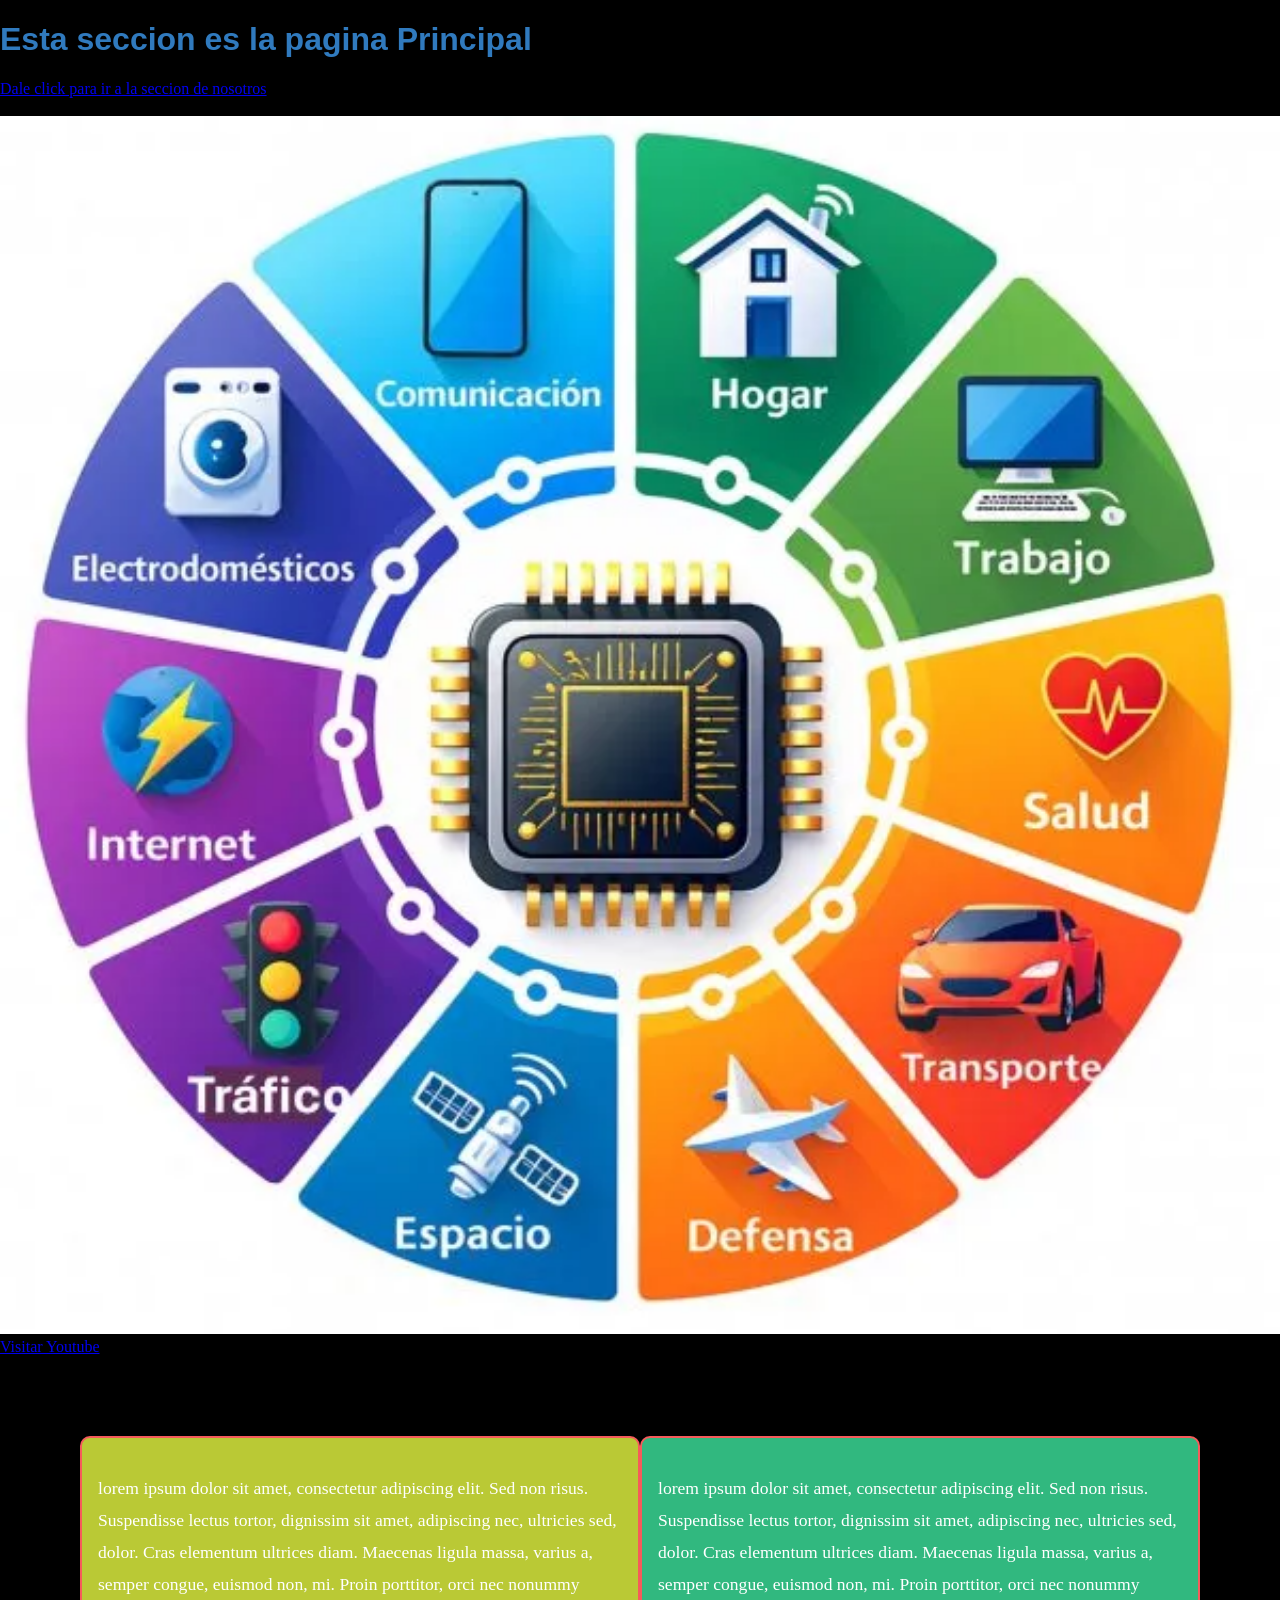
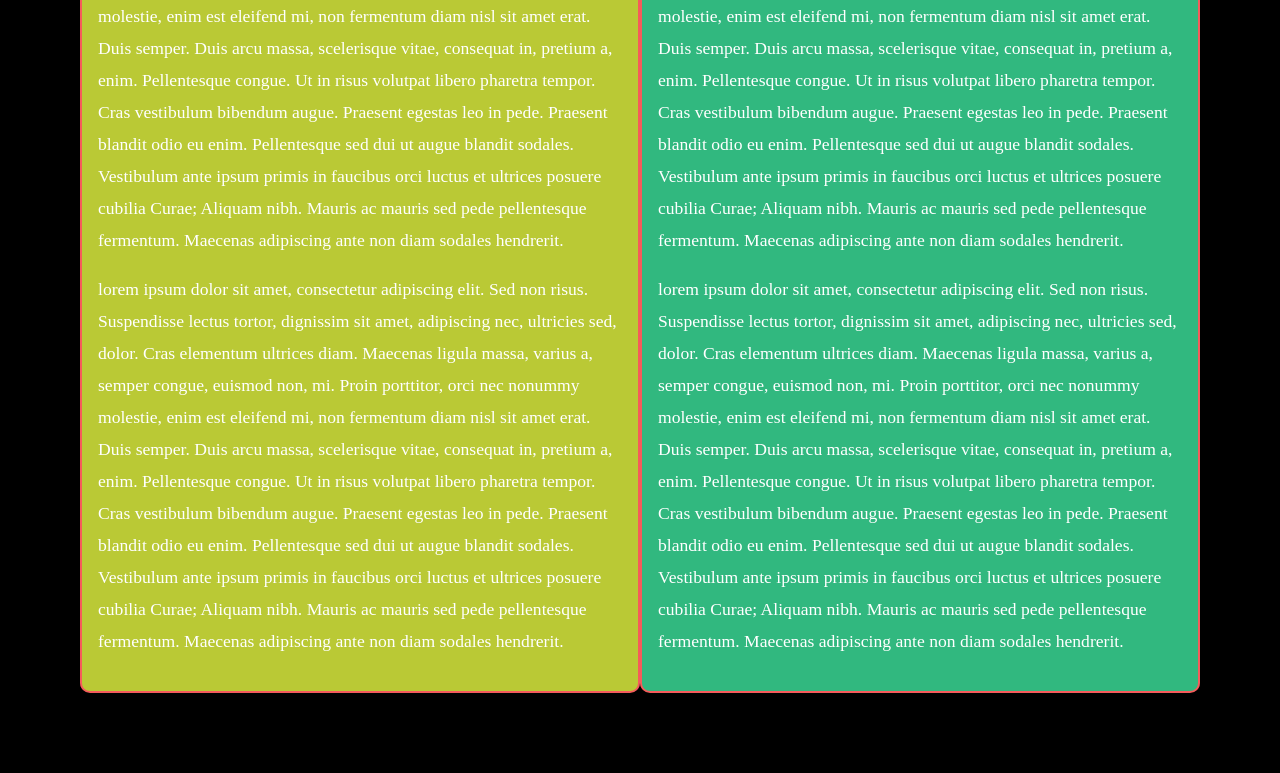
==== html/index.html @ 1635277d "Estructura principal de carpetas" ====
<!DOCTYPE html>
<html lang="en">
    <head>
        <title>Principal</title>
        <meta charset="UTF-8">
        <meta name="viewport" content="width=device-width, initial-scale=1">
        <link href="/css/style.css" rel="stylesheet">
    </head>
    <body>
        <h1>
            Esta seccion es la pagina Principal
        </h1>
        <a href="nosotros.html">Dale click para ir a la seccion de nosotros</a>
        <br>
        <br>
        <img src="/img/imagen1.webp" class="imgclass" alt="Aqui va la imagen 1">
        <!--El target="_blank" funciona para abrir el enlace en una nueva pestaña -->
        <a href="https://www.youtube.com" target="_blank">Visitar Youtube</a>
        <div class="flex">
            <div class="leftdiv">
                <p>
                    lorem ipsum dolor sit amet, consectetur adipiscing elit. Sed non risus. Suspendisse lectus tortor, dignissim sit amet, adipiscing nec, ultricies sed, dolor. Cras elementum ultrices diam. Maecenas ligula massa, varius a, semper congue, euismod non, mi. Proin porttitor, orci nec nonummy molestie, enim est eleifend mi, non fermentum diam nisl sit amet erat. Duis semper. Duis arcu massa, scelerisque vitae, consequat in, pretium a, enim. Pellentesque congue. Ut in risus volutpat libero pharetra tempor. Cras vestibulum bibendum augue. Praesent egestas leo in pede. Praesent blandit odio eu enim. Pellentesque sed dui ut augue blandit sodales. Vestibulum ante ipsum primis in faucibus orci luctus et ultrices posuere cubilia Curae; Aliquam nibh. Mauris ac mauris sed pede pellentesque fermentum. Maecenas adipiscing ante non diam sodales hendrerit.
                </p>
                <p>
                    lorem ipsum dolor sit amet, consectetur adipiscing elit. Sed non risus. Suspendisse lectus tortor, dignissim sit amet, adipiscing nec, ultricies sed, dolor. Cras elementum ultrices diam. Maecenas ligula massa, varius a, semper congue, euismod non, mi. Proin porttitor, orci nec nonummy molestie, enim est eleifend mi, non fermentum diam nisl sit amet erat. Duis semper. Duis arcu massa, scelerisque vitae, consequat in, pretium a, enim. Pellentesque congue. Ut in risus volutpat libero pharetra tempor. Cras vestibulum bibendum augue. Praesent egestas leo in pede. Praesent blandit odio eu enim. Pellentesque sed dui ut augue blandit sodales. Vestibulum ante ipsum primis in faucibus orci luctus et ultrices posuere cubilia Curae; Aliquam nibh. Mauris ac mauris sed pede pellentesque fermentum. Maecenas adipiscing ante non diam sodales hendrerit.
                </p>
            </div>
            <div class="rightdiv">
                <p>
                    lorem ipsum dolor sit amet, consectetur adipiscing elit. Sed non risus. Suspendisse lectus tortor, dignissim sit amet, adipiscing nec, ultricies sed, dolor. Cras elementum ultrices diam. Maecenas ligula massa, varius a, semper congue, euismod non, mi. Proin porttitor, orci nec nonummy molestie, enim est eleifend mi, non fermentum diam nisl sit amet erat. Duis semper. Duis arcu massa, scelerisque vitae, consequat in, pretium a, enim. Pellentesque congue. Ut in risus volutpat libero pharetra tempor. Cras vestibulum bibendum augue. Praesent egestas leo in pede. Praesent blandit odio eu enim. Pellentesque sed dui ut augue blandit sodales. Vestibulum ante ipsum primis in faucibus orci luctus et ultrices posuere cubilia Curae; Aliquam nibh. Mauris ac mauris sed pede pellentesque fermentum. Maecenas adipiscing ante non diam sodales hendrerit.
                </p>
                <p>
                    lorem ipsum dolor sit amet, consectetur adipiscing elit. Sed non risus. Suspendisse lectus tortor, dignissim sit amet, adipiscing nec, ultricies sed, dolor. Cras elementum ultrices diam. Maecenas ligula massa, varius a, semper congue, euismod non, mi. Proin porttitor, orci nec nonummy molestie, enim est eleifend mi, non fermentum diam nisl sit amet erat. Duis semper. Duis arcu massa, scelerisque vitae, consequat in, pretium a, enim. Pellentesque congue. Ut in risus volutpat libero pharetra tempor. Cras vestibulum bibendum augue. Praesent egestas leo in pede. Praesent blandit odio eu enim. Pellentesque sed dui ut augue blandit sodales. Vestibulum ante ipsum primis in faucibus orci luctus et ultrices posuere cubilia Curae; Aliquam nibh. Mauris ac mauris sed pede pellentesque fermentum. Maecenas adipiscing ante non diam sodales hendrerit.
                </p>
            </div>
        </div>        
    </body>
</html>
---- css/style.css ----
body{
    margin: 0;
    background-color: #000000;
    color: #ffffff;
}
p{
    font-size: 1.1rem;
    color: #ffffff;
    line-height: 2rem;
}
h1{
    font-size: 2rem;
    color: #307abe;
    font-family: 'Arial', sans-serif;

}
.flex{
    display: flex;
    margin: 5rem;
    justify-content: space-between;
}
.leftdiv{
    width: 50%;
    background-color: #bac935;
    border-radius: 10px;
    border: 2px solid #f55b5b;
    padding: 1rem;
}
.rightdiv{
    width: 50%;
    background-color: #31b87f;
     border-radius: 10px;
    border: 2px solid #f55b5b;
    padding: 1rem;
}
.divflex1{
    width: 50%;
}
.divflex2{
    width: 50%;
}
.imgclass{
    width: 100%;
    height: 100%;
}
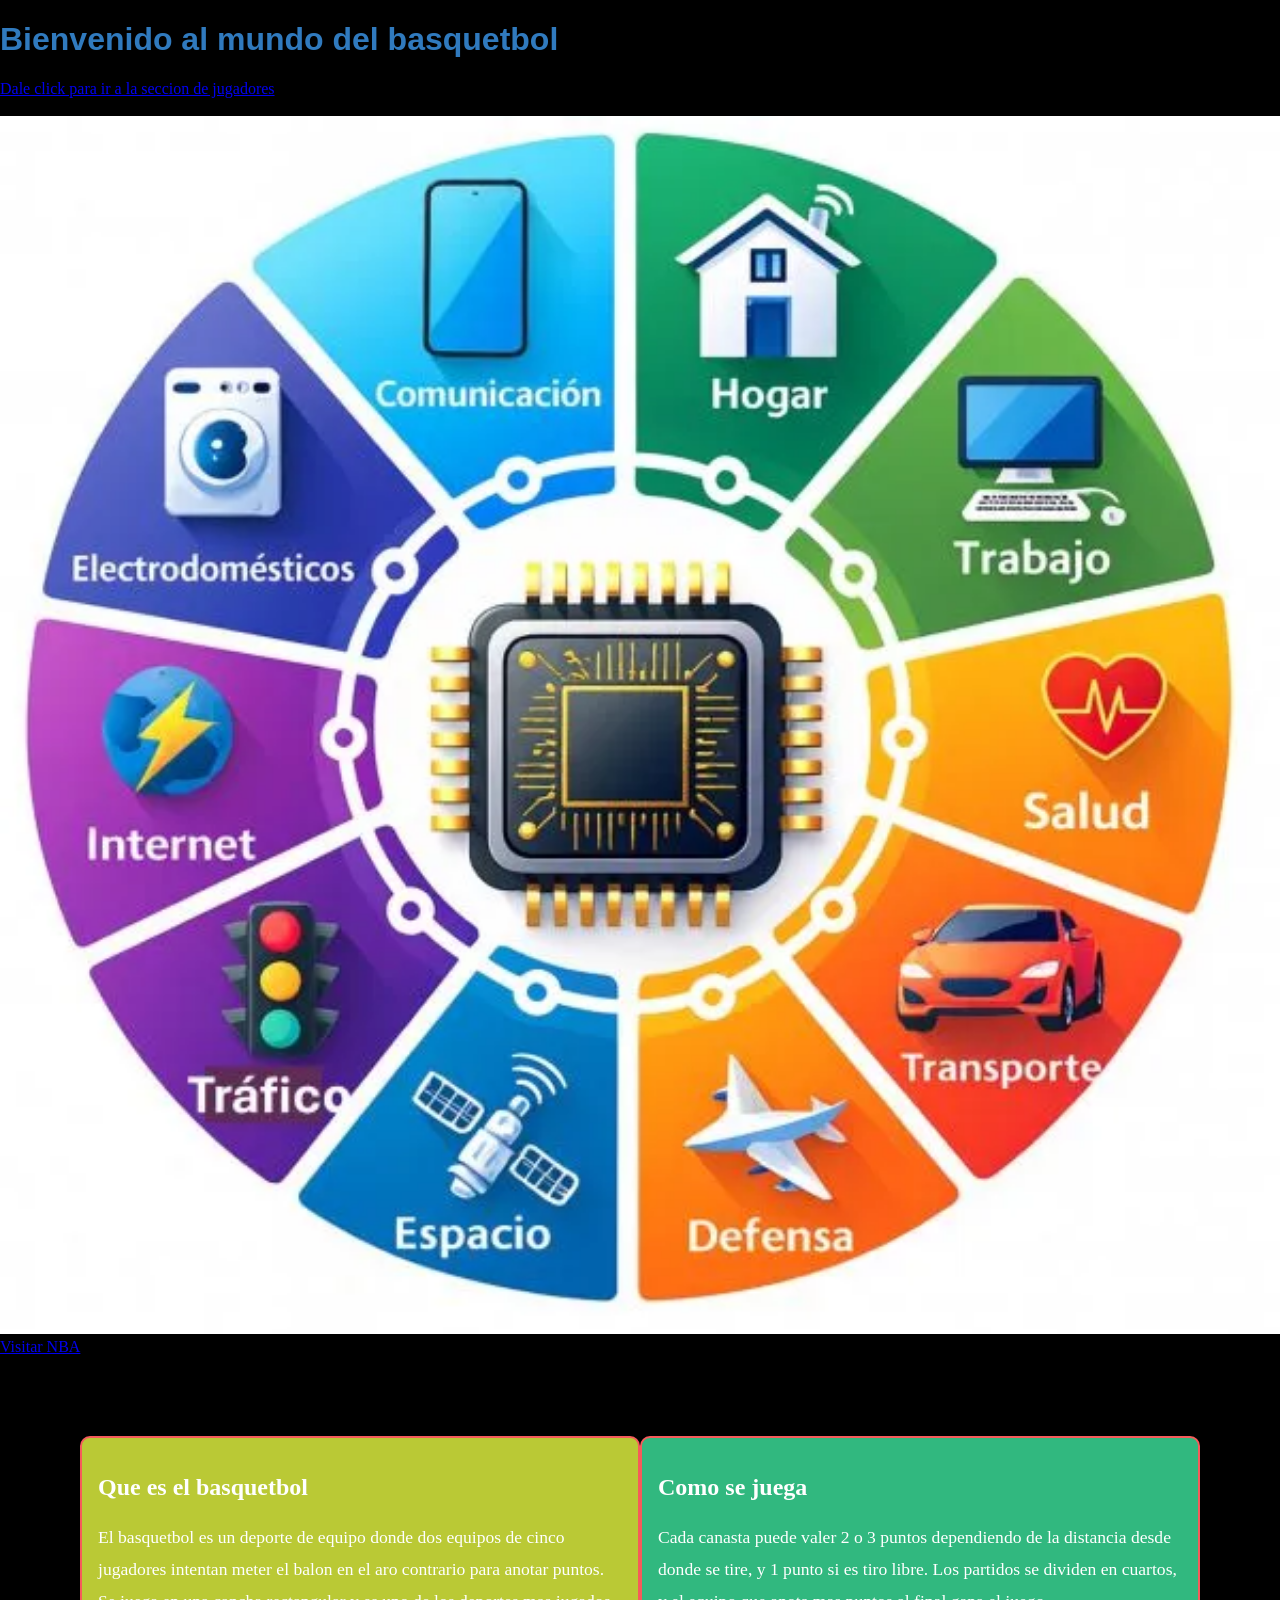
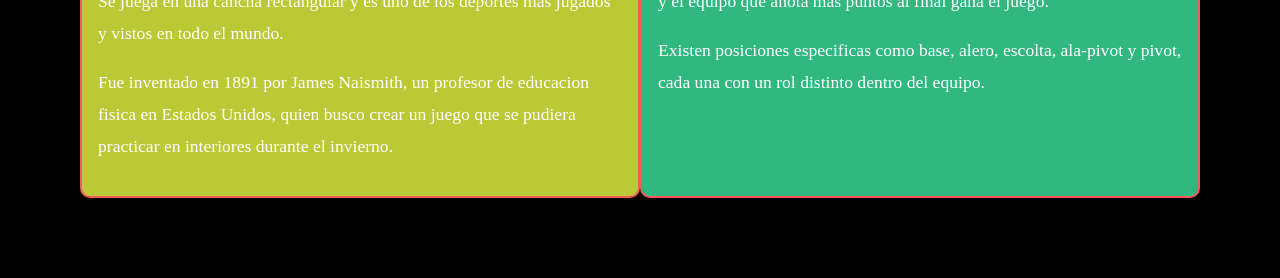
==== commit 8179db4d: "Cambios realizados en el archivo jugadores.html y en index.html." ====
--- a/html/index.html
+++ b/html/index.html
@@ -1,5 +1,5 @@
 <!DOCTYPE html>
-<html lang="en">
+<html lang="es">
     <head>
         <title>Principal</title>
         <meta charset="UTF-8">
@@ -8,29 +8,31 @@
     </head>
     <body>
         <h1>
-            Esta seccion es la pagina Principal
+            Bienvenido al mundo del basquetbol
         </h1>
-        <a href="nosotros.html">Dale click para ir a la seccion de nosotros</a>
+        <a href="jugadores.html">Dale click para ir a la seccion de jugadores</a>
         <br>
         <br>
-        <img src="/img/imagen1.webp" class="imgclass" alt="Aqui va la imagen 1">
+        <img src="/img/imagen1.webp" class="imgclass" alt="Cancha de basquetbol">
         <!--El target="_blank" funciona para abrir el enlace en una nueva pestaña -->
-        <a href="https://www.youtube.com" target="_blank">Visitar Youtube</a>
+        <a href="https://www.nba.com" target="_blank">Visitar NBA</a>
         <div class="flex">
             <div class="leftdiv">
+                <h2>Que es el basquetbol</h2>
                 <p>
-                    lorem ipsum dolor sit amet, consectetur adipiscing elit. Sed non risus. Suspendisse lectus tortor, dignissim sit amet, adipiscing nec, ultricies sed, dolor. Cras elementum ultrices diam. Maecenas ligula massa, varius a, semper congue, euismod non, mi. Proin porttitor, orci nec nonummy molestie, enim est eleifend mi, non fermentum diam nisl sit amet erat. Duis semper. Duis arcu massa, scelerisque vitae, consequat in, pretium a, enim. Pellentesque congue. Ut in risus volutpat libero pharetra tempor. Cras vestibulum bibendum augue. Praesent egestas leo in pede. Praesent blandit odio eu enim. Pellentesque sed dui ut augue blandit sodales. Vestibulum ante ipsum primis in faucibus orci luctus et ultrices posuere cubilia Curae; Aliquam nibh. Mauris ac mauris sed pede pellentesque fermentum. Maecenas adipiscing ante non diam sodales hendrerit.
+                    El basquetbol es un deporte de equipo donde dos equipos de cinco jugadores intentan meter el balon en el aro contrario para anotar puntos. Se juega en una cancha rectangular y es uno de los deportes mas jugados y vistos en todo el mundo.
                 </p>
                 <p>
-                    lorem ipsum dolor sit amet, consectetur adipiscing elit. Sed non risus. Suspendisse lectus tortor, dignissim sit amet, adipiscing nec, ultricies sed, dolor. Cras elementum ultrices diam. Maecenas ligula massa, varius a, semper congue, euismod non, mi. Proin porttitor, orci nec nonummy molestie, enim est eleifend mi, non fermentum diam nisl sit amet erat. Duis semper. Duis arcu massa, scelerisque vitae, consequat in, pretium a, enim. Pellentesque congue. Ut in risus volutpat libero pharetra tempor. Cras vestibulum bibendum augue. Praesent egestas leo in pede. Praesent blandit odio eu enim. Pellentesque sed dui ut augue blandit sodales. Vestibulum ante ipsum primis in faucibus orci luctus et ultrices posuere cubilia Curae; Aliquam nibh. Mauris ac mauris sed pede pellentesque fermentum. Maecenas adipiscing ante non diam sodales hendrerit.
+                    Fue inventado en 1891 por James Naismith, un profesor de educacion fisica en Estados Unidos, quien busco crear un juego que se pudiera practicar en interiores durante el invierno.
                 </p>
             </div>
             <div class="rightdiv">
+                <h2>Como se juega</h2>
                 <p>
-                    lorem ipsum dolor sit amet, consectetur adipiscing elit. Sed non risus. Suspendisse lectus tortor, dignissim sit amet, adipiscing nec, ultricies sed, dolor. Cras elementum ultrices diam. Maecenas ligula massa, varius a, semper congue, euismod non, mi. Proin porttitor, orci nec nonummy molestie, enim est eleifend mi, non fermentum diam nisl sit amet erat. Duis semper. Duis arcu massa, scelerisque vitae, consequat in, pretium a, enim. Pellentesque congue. Ut in risus volutpat libero pharetra tempor. Cras vestibulum bibendum augue. Praesent egestas leo in pede. Praesent blandit odio eu enim. Pellentesque sed dui ut augue blandit sodales. Vestibulum ante ipsum primis in faucibus orci luctus et ultrices posuere cubilia Curae; Aliquam nibh. Mauris ac mauris sed pede pellentesque fermentum. Maecenas adipiscing ante non diam sodales hendrerit.
+                    Cada canasta puede valer 2 o 3 puntos dependiendo de la distancia desde donde se tire, y 1 punto si es tiro libre. Los partidos se dividen en cuartos, y el equipo que anota mas puntos al final gana el juego.
                 </p>
                 <p>
-                    lorem ipsum dolor sit amet, consectetur adipiscing elit. Sed non risus. Suspendisse lectus tortor, dignissim sit amet, adipiscing nec, ultricies sed, dolor. Cras elementum ultrices diam. Maecenas ligula massa, varius a, semper congue, euismod non, mi. Proin porttitor, orci nec nonummy molestie, enim est eleifend mi, non fermentum diam nisl sit amet erat. Duis semper. Duis arcu massa, scelerisque vitae, consequat in, pretium a, enim. Pellentesque congue. Ut in risus volutpat libero pharetra tempor. Cras vestibulum bibendum augue. Praesent egestas leo in pede. Praesent blandit odio eu enim. Pellentesque sed dui ut augue blandit sodales. Vestibulum ante ipsum primis in faucibus orci luctus et ultrices posuere cubilia Curae; Aliquam nibh. Mauris ac mauris sed pede pellentesque fermentum. Maecenas adipiscing ante non diam sodales hendrerit.
+                    Existen posiciones especificas como base, alero, escolta, ala-pivot y pivot, cada una con un rol distinto dentro del equipo.
                 </p>
             </div>
         </div>        
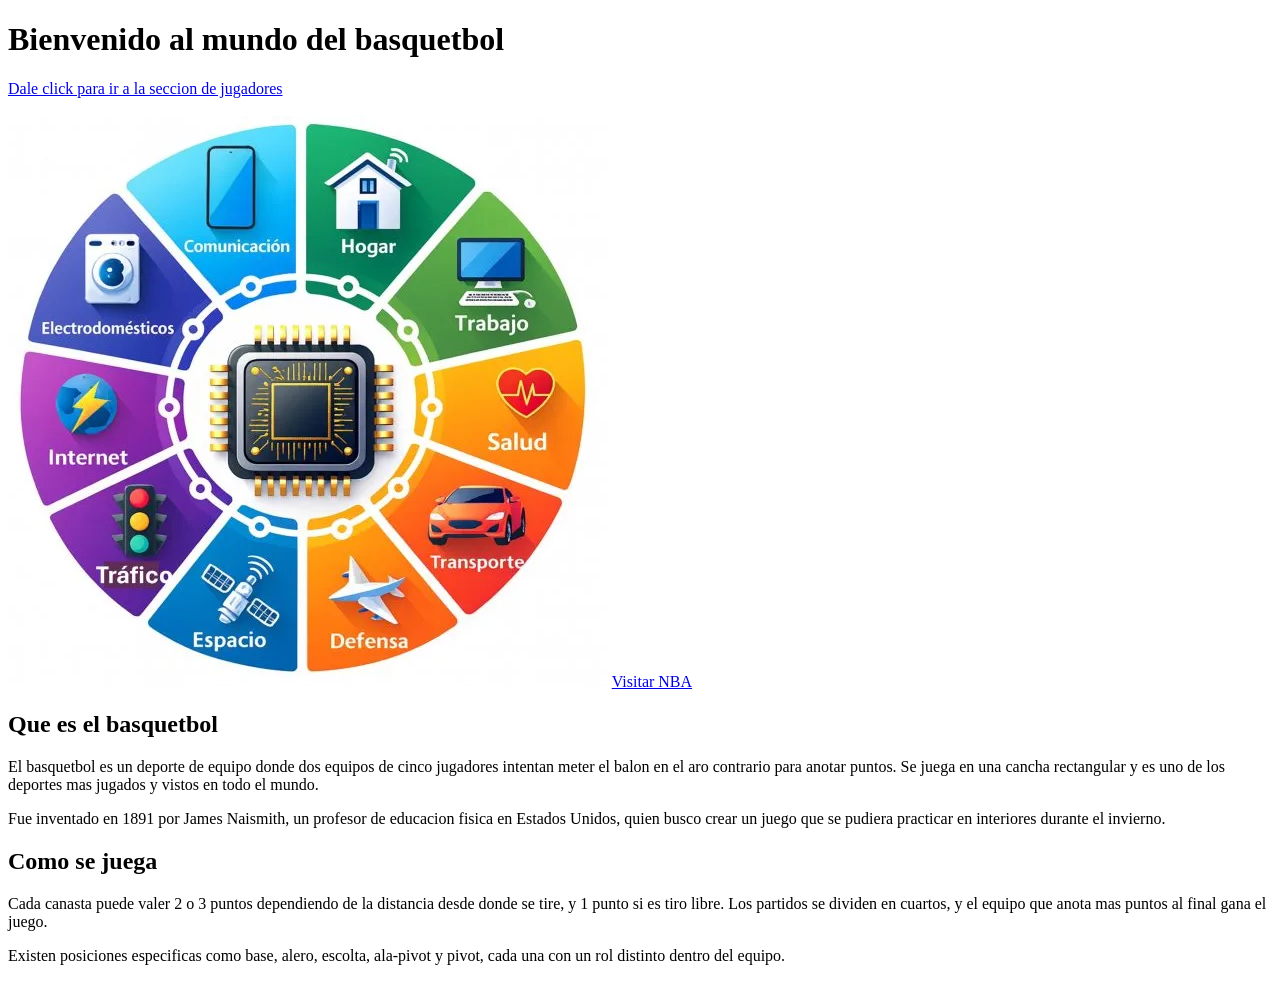
==== commit 20ee342c: "Modifique el css y las direcciones de los links de las paginas html" ====
--- a/html/index.html
+++ b/html/index.html
@@ -4,13 +4,13 @@
         <title>Principal</title>
         <meta charset="UTF-8">
         <meta name="viewport" content="width=device-width, initial-scale=1">
-        <link href="/css/style.css" rel="stylesheet">
+        <link href="/aplicaciones_web/css/style.css" rel="stylesheet">
     </head>
     <body>
         <h1>
             Bienvenido al mundo del basquetbol
         </h1>
-        <a href="jugadores.html">Dale click para ir a la seccion de jugadores</a>
+        <a href="/aplicaciones_web/html/jugadores.html">Dale click para ir a la seccion de jugadores</a>
         <br>
         <br>
         <img src="/img/imagen1.webp" class="imgclass" alt="Cancha de basquetbol">
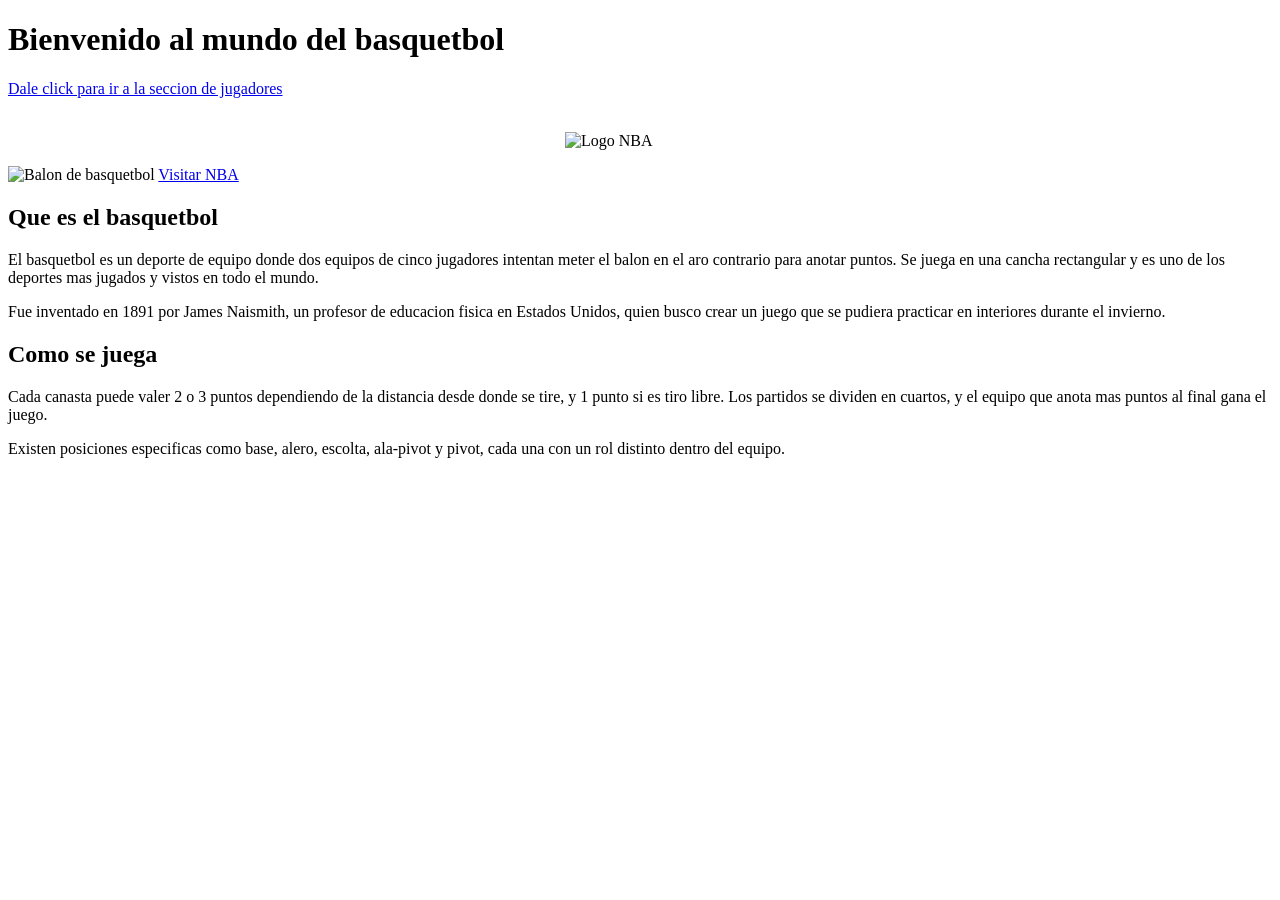
==== commit b2ff7610: "Se agregado el logo de la NBA y el balon de basquetbol en la pagina principal, ademas se han agregad" ====
--- a/html/index.html
+++ b/html/index.html
@@ -13,7 +13,8 @@
         <a href="/aplicaciones_web/html/jugadores.html">Dale click para ir a la seccion de jugadores</a>
         <br>
         <br>
-        <img src="/img/imagen1.webp" class="imgclass" alt="Cancha de basquetbol">
+        <img src="/aplicaciones_web/img/nba-logo.png" alt="Logo NBA" style="width: 150px; display: block; margin: 1rem auto;">
+        <img src="/aplicaciones_web/img/Wilson-NBA-DRV-Pro.png" class="imgclass" alt="Balon de basquetbol">
         <!--El target="_blank" funciona para abrir el enlace en una nueva pestaña -->
         <a href="https://www.nba.com" target="_blank">Visitar NBA</a>
         <div class="flex">
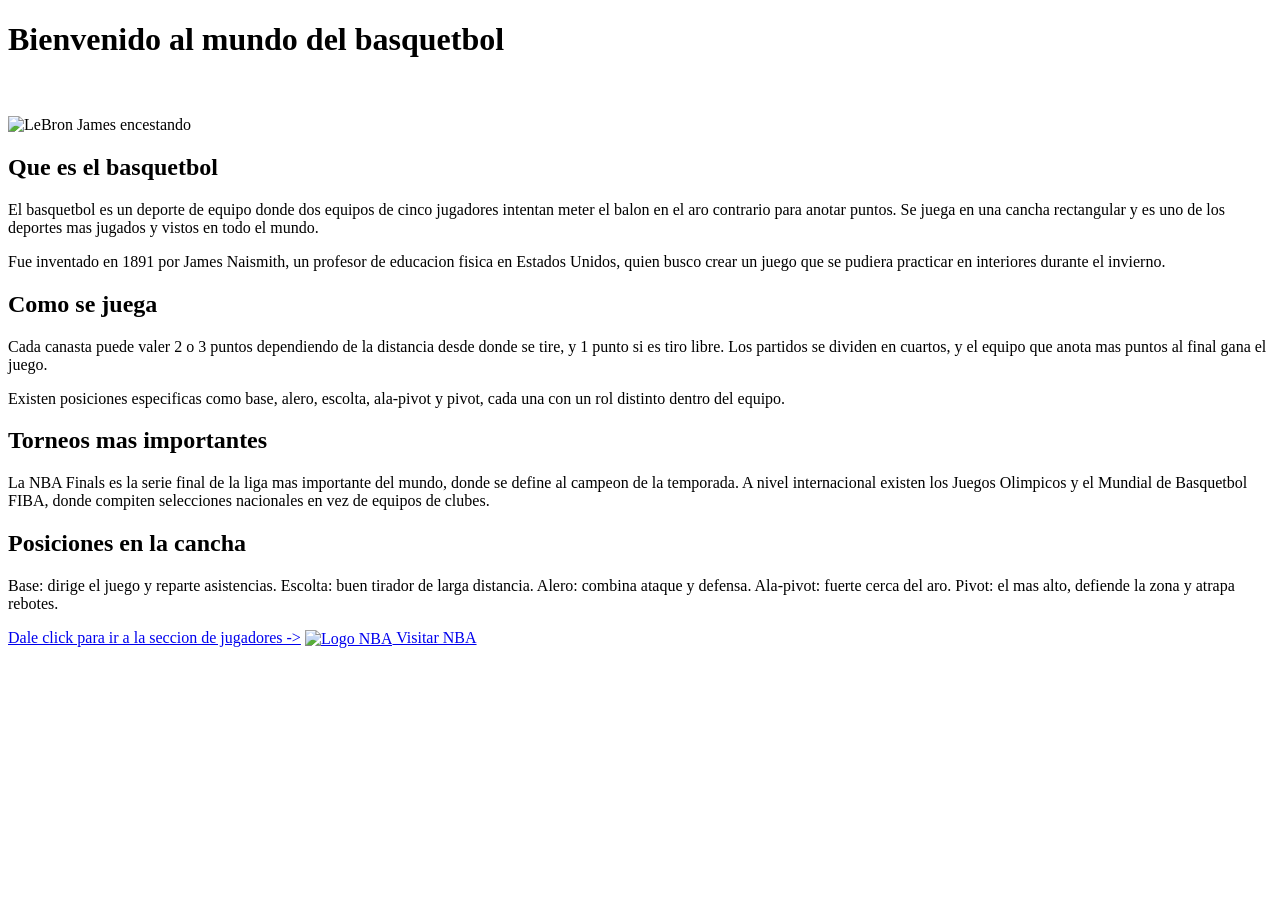
==== commit 428987e3: "Se modificaron algunos errores y se agregaron nuevas cosas" ====
--- a/html/index.html
+++ b/html/index.html
@@ -10,13 +10,13 @@
         <h1>
             Bienvenido al mundo del basquetbol
         </h1>
-        <a href="/aplicaciones_web/html/jugadores.html">Dale click para ir a la seccion de jugadores</a>
         <br>
         <br>
-        <img src="/aplicaciones_web/img/nba-logo.png" alt="Logo NBA" style="width: 150px; display: block; margin: 1rem auto;">
-        <img src="/aplicaciones_web/img/Wilson-NBA-DRV-Pro.png" class="imgclass" alt="Balon de basquetbol">
+        <!---<img src="/aplicaciones_web/img/Wilson-NBA-DRV-Pro.png" class="imgclass" alt="Balon de basquetbol">-->
+         <div class="gif-frame">
+            <img src="/aplicaciones_web/img/lebron-dunk.gif" alt="LeBron James encestando" class="gif-img">
+        </div>
         <!--El target="_blank" funciona para abrir el enlace en una nueva pestaña -->
-        <a href="https://www.nba.com" target="_blank">Visitar NBA</a>
         <div class="flex">
             <div class="leftdiv">
                 <h2>Que es el basquetbol</h2>
@@ -36,6 +36,27 @@
                     Existen posiciones especificas como base, alero, escolta, ala-pivot y pivot, cada una con un rol distinto dentro del equipo.
                 </p>
             </div>
-        </div>        
+        </div> 
+        <div class="flex">
+    <div class="leftdiv">
+        <h2>Torneos mas importantes</h2>
+        <p>
+            La NBA Finals es la serie final de la liga mas importante del mundo, donde se define al campeon de la temporada. A nivel internacional existen los Juegos Olimpicos y el Mundial de Basquetbol FIBA, donde compiten selecciones nacionales en vez de equipos de clubes.
+        </p>
+    </div>
+    <div class="rightdiv">
+        <h2>Posiciones en la cancha</h2>
+        <p>
+            Base: dirige el juego y reparte asistencias. Escolta: buen tirador de larga distancia. Alero: combina ataque y defensa. Ala-pivot: fuerte cerca del aro. Pivot: el mas alto, defiende la zona y atrapa rebotes.
+        </p>
+    </div>
+    
+</div>     
+<div class="bottom-links">
+            <a href="/aplicaciones_web/html/jugadores.html">Dale click para ir a la seccion de jugadores -></a>
+<a href="https://www.nba.com" target="_blank">
+    <img src="/aplicaciones_web/img/nba-logo.png" alt="Logo NBA" style="width: 30px; vertical-align: middle;">
+    Visitar NBA
+</a>        </div>  
     </body>
 </html>
